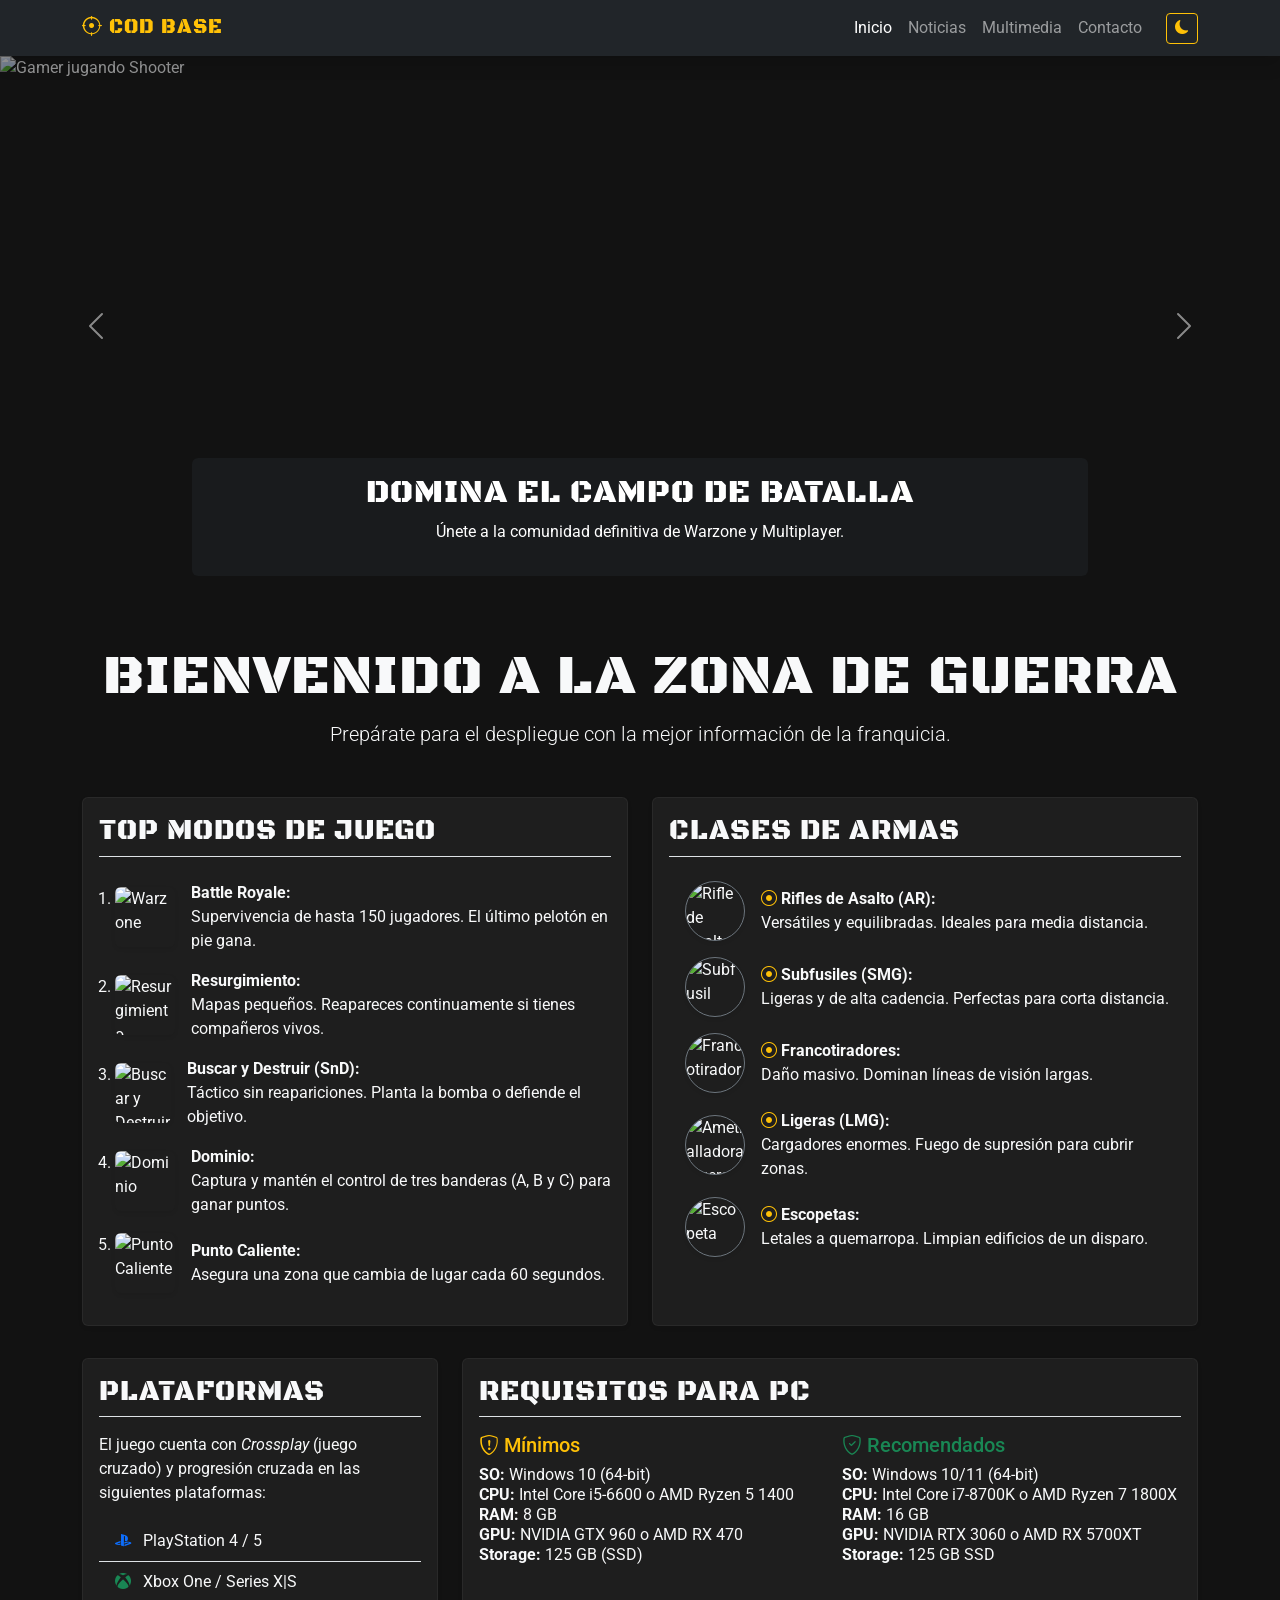
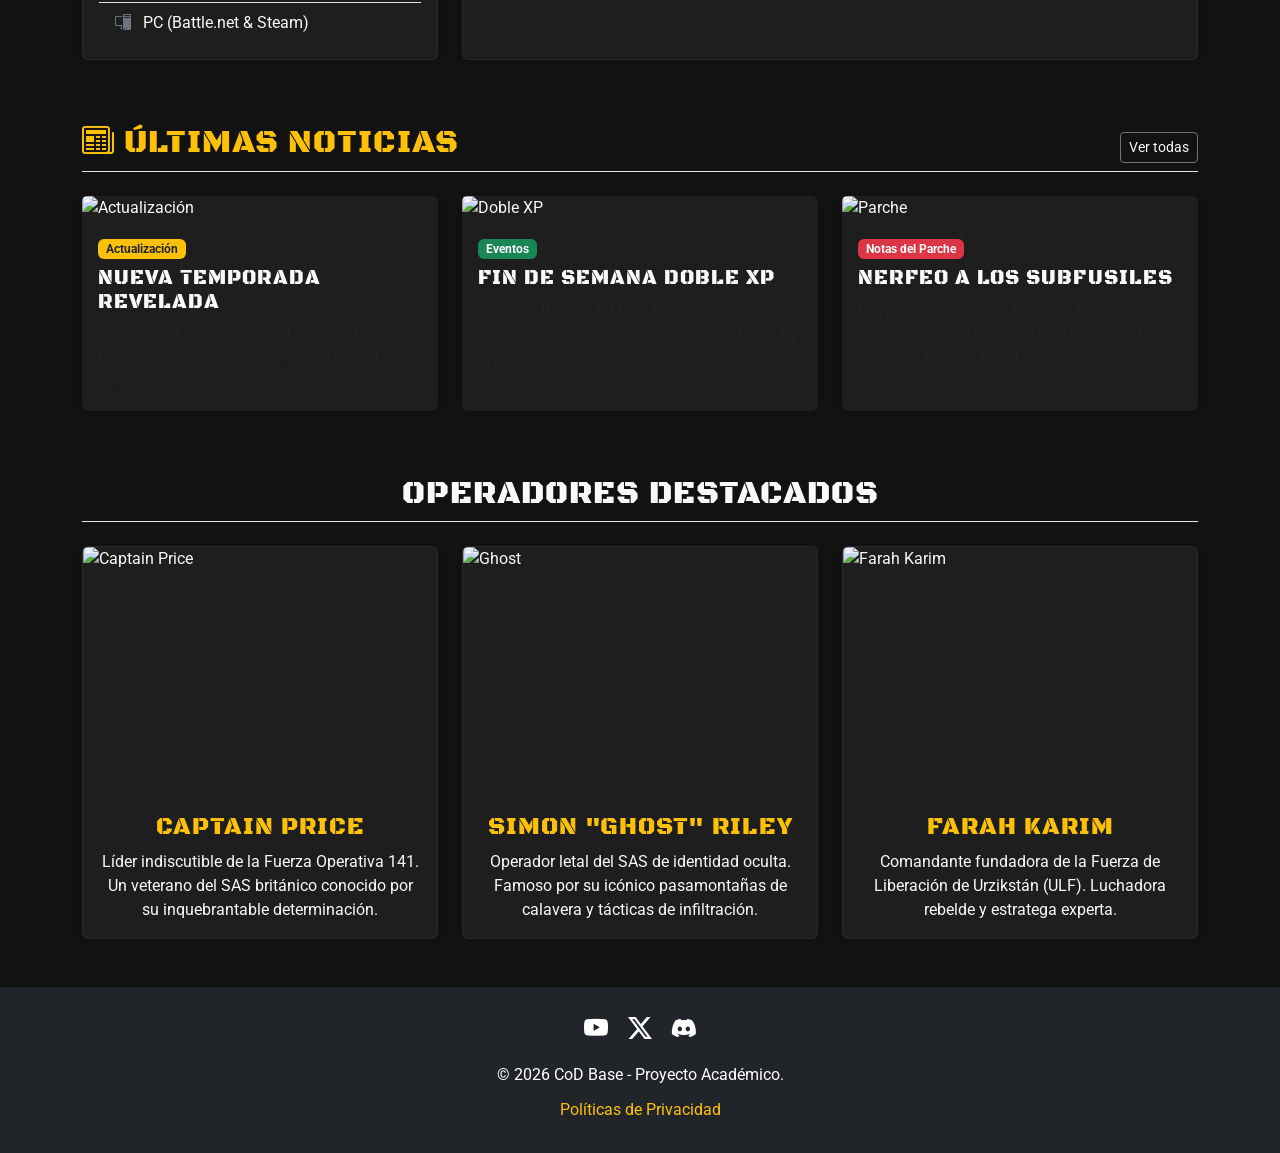
==== index.html @ 01a884c6 "Project COD" ====
<!DOCTYPE html>
<html lang="es">
<head>
    <meta charset="UTF-8">
    <meta name="viewport" content="width=device-width, initial-scale=1.0">
    <meta name="description" content="Sitio web de la comunidad de Call of Duty con guías, noticias y multimedia.">
    <meta name="keywords" content="Call of Duty, Warzone, Modern Warfare, Black Ops, Gaming">
    <meta name="author" content="Tu Nombre">
    
    <title>CoD Base | Inicio</title>
    
    <link rel="icon" href="https://img.icons8.com/color/48/call-of-duty-modern-warfare.png" type="image/png">
    
    <link rel="preconnect" href="https://fonts.googleapis.com">
    <link rel="preconnect" href="https://fonts.gstatic.com" crossorigin>
    <link href="https://fonts.googleapis.com/css2?family=Black+Ops+One&family=Roboto:wght@300;400;700&display=swap" rel="stylesheet">
    
    <link href="https://cdn.jsdelivr.net/npm/bootstrap@5.3.2/dist/css/bootstrap.min.css" rel="stylesheet">
    <link rel="stylesheet" href="https://cdn.jsdelivr.net/npm/bootstrap-icons@1.11.1/font/bootstrap-icons.css">
    
    <link rel="stylesheet" href="style.css">
</head>
<body>

    <nav class="navbar navbar-expand-lg navbar-dark bg-dark sticky-top shadow">
        <div class="container">
            <a class="navbar-brand cod-font text-warning" href="index.html">
                <i class="bi bi-crosshair"></i> CoD BASE
            </a>
            <button class="navbar-toggler" type="button" data-bs-toggle="collapse" data-bs-target="#navbarNav">
                <span class="navbar-toggler-icon"></span>
            </button>
            <div class="collapse navbar-collapse" id="navbarNav">
                <ul class="navbar-nav ms-auto align-items-center">
                    <li class="nav-item"><a class="nav-link active" href="index.html">Inicio</a></li>
                    <li class="nav-item"><a class="nav-link" href="noticias.html">Noticias</a></li>
                    <li class="nav-item"><a class="nav-link" href="enlaces.html">Multimedia</a></li>
                    <li class="nav-item"><a class="nav-link" href="contacto.html">Contacto</a></li>
                    <li class="nav-item ms-3">
                        <button id="theme-toggle" class="btn btn-outline-warning btn-sm">
                            <i class="bi bi-moon-fill" id="theme-icon"></i>
                        </button>
                    </li>
                </ul>
            </div>
        </div>
    </nav>

    <header id="heroCarousel" class="carousel slide" data-bs-ride="carousel">
        <div class="carousel-inner">
            <div class="carousel-item active">
                <img src="https://images.unsplash.com/photo-1542751371-adc38448a05e?ixlib=rb-4.0.3&auto=format&fit=crop&w=1920&q=80" class="d-block w-100 img-carousel" alt="Gamer jugando Shooter">
                <div class="carousel-caption d-none d-md-block bg-dark bg-opacity-50 p-3 rounded">
                    <h2 class="cod-font">Domina el Campo de Batalla</h2>
                    <p>Únete a la comunidad definitiva de Warzone y Multiplayer.</p>
                </div>
            </div>
            <div class="carousel-item">
                <img src="https://images.unsplash.com/photo-1552820728-8b83bb6b773f?ixlib=rb-4.0.3&auto=format&fit=crop&w=1920&q=80" class="d-block w-100 img-carousel" alt="Setup de Gaming">
                <div class="carousel-caption d-none d-md-block bg-dark bg-opacity-50 p-3 rounded">
                    <h2 class="cod-font">Estrategia y Precisión</h2>
                    <p>Descubre las mejores clases y armamentos para cada temporada.</p>
                </div>
            </div>
        </div>
        <button class="carousel-control-prev" type="button" data-bs-target="#heroCarousel" data-bs-slide="prev">
            <span class="carousel-control-prev-icon"></span>
        </button>
        <button class="carousel-control-next" type="button" data-bs-target="#heroCarousel" data-bs-slide="next">
            <span class="carousel-control-next-icon"></span>
        </button>
    </header>

    <main class="container my-5">
        <div class="text-center mb-5">
            <h1 class="cod-font display-4">Bienvenido a la Zona de Guerra</h1>
            <p class="lead">Prepárate para el despliegue con la mejor información de la franquicia.</p>
        </div>

        <div class="row g-4">
            <div class="col-lg-6">
                <div class="card h-100 shadow-sm bg-card hover-effect">
                    <div class="card-body">
                        <h3 class="cod-font border-bottom pb-2">Top Modos de Juego</h3>
                        <ol class="fs-6 mt-4 ms-3 ps-0 lh-base">
                            <li class="mb-3">
                                <div class="d-flex mt-2 align-items-center">
                                    <img src="https://static.wikia.nocookie.net/callofduty/images/6/6c/BattleRoyale_Icon_MWIII_WZ2.png/revision/latest?cb=20240330164502w=150&h=150&fit=crop" class="rounded me-3 shadow-sm" style="width: 60px; height: 60px; object-fit: cover;" alt="Warzone">
                                    <div>
                                        <strong>Battle Royale:</strong><br> 
                                        Supervivencia de hasta 150 jugadores. El último pelotón en pie gana.
                                    </div>
                                </div>
                            </li>
                            <li class="mb-3">
                                <div class="d-flex mt-2 align-items-center">
                                    <img src="https://static.wikia.nocookie.net/callofduty/images/6/67/Resurgence_Icon_BO6_WZ2.png/revision/latest/scale-to-width-down/250?cb=20241219231210w=150&h=150&fit=crop" class="rounded me-3 shadow-sm" style="width: 60px; height: 60px; object-fit: cover;" alt="Resurgimiento">
                                    <div>
                                        <strong>Resurgimiento:</strong><br> 
                                        Mapas pequeños. Reapareces continuamente si tienes compañeros vivos.
                                    </div>
                                </div>
                            </li>
                            <li class="mb-3">
                                <div class="d-flex mt-2 align-items-center">
                                    <img src="https://www.callofduty.com/content/dam/atvi/callofduty/blackops4/beta/icons/beta-searchanddestroy_icon_v2.pngw=150&h=150&fit=crop" class="rounded me-3 shadow-sm" style="width: 60px; height: 60px; object-fit: cover;" alt="Buscar y Destruir">
                                    <div>
                                        <strong>Buscar y Destruir (SnD):</strong><br> 
                                        Táctico sin reapariciones. Planta la bomba o defiende el objetivo.
                                    </div>
                                </div>
                            </li>
                            <li class="mb-3">
                                <div class="d-flex mt-2 align-items-center">
                                    <img src="https://static.wikia.nocookie.net/callofduty/images/7/7b/Domination_Gamemode_Icon_MP_BO4.png/revision/latest/scale-to-width-down/250?cb=20190202151311w=150&h=150&fit=crop" class="rounded me-3 shadow-sm" style="width: 60px; height: 60px; object-fit: cover;" alt="Dominio">
                                    <div>
                                        <strong>Dominio:</strong><br> 
                                        Captura y mantén el control de tres banderas (A, B y C) para ganar puntos.
                                    </div>
                                </div>
                            </li>
                            <li class="mb-2">
                                <div class="d-flex mt-2 align-items-center">
                                    <img src="https://www.callofduty.com/content/dam/atvi/callofduty/cod-touchui/blog/guides/icons/bo6/hardpoint-mode-icon.pngw=150&h=150&fit=crop" class="rounded me-3 shadow-sm" style="width: 60px; height: 60px; object-fit: cover;" alt="Punto Caliente">
                                    <div>
                                        <strong>Punto Caliente:</strong><br> 
                                        Asegura una zona que cambia de lugar cada 60 segundos.
                                    </div>
                                </div>
                            </li>
                        </ol>
                    </div>
                </div>
            </div>
            
            <div class="col-lg-6">
                <div class="card h-100 shadow-sm bg-card hover-effect">
                    <div class="card-body">
                        <h3 class="cod-font border-bottom pb-2">Clases de Armas</h3>
                        <ul class="fs-6 mt-4 ms-3 ps-0 lh-base list-unstyled">
                            <li class="mb-3">
                                <div class="d-flex align-items-center">
                                    <img src="https://encrypted-tbn0.gstatic.com/images?q=tbn:ANd9GcSylYXC1sOQ-n9uAZuZw0d0zzP1o67d28FutIixdopePhbKrSObNOlvfsQ&s=10w=150&h=150&fit=crop" class="rounded-circle me-3 shadow-sm border border-secondary" style="width: 60px; height: 60px; object-fit: cover;" alt="Rifle de Asalto">
                                    <div>
                                        <strong><i class="bi bi-record-circle text-warning"></i> Rifles de Asalto (AR):</strong><br> 
                                        Versátiles y equilibradas. Ideales para media distancia.
                                    </div>
                                </div>
                            </li>
                            <li class="mb-3">
                                <div class="d-flex align-items-center">
                                    <img src="https://encrypted-tbn0.gstatic.com/images?q=tbn:ANd9GcS7m_9RIIZh7Zo_Tl_cctFVfTsdatoXT0FwfKH4gS5XBoumw8NF35Rf688&s=10w=150&h=150&fit=crop" class="rounded-circle me-3 shadow-sm border border-secondary" style="width: 60px; height: 60px; object-fit: cover;" alt="Subfusil">
                                    <div>
                                        <strong><i class="bi bi-record-circle text-warning"></i> Subfusiles (SMG):</strong><br> 
                                        Ligeras y de alta cadencia. Perfectas para corta distancia.
                                    </div>
                                </div>
                            </li>
                            <li class="mb-3">
                                <div class="d-flex align-items-center">
                                    <img src="https://www.gamepur.com/wp-content/uploads/2022/12/Signal-50-Sniper-Rifle-Modern-Warfare-2-Call-of-Duty-Warzone-2.0.jpg?w=1024&s=10w=150&h=150&fit=crop" class="rounded-circle me-3 shadow-sm border border-secondary" style="width: 60px; height: 60px; object-fit: cover;" alt="Francotirador">
                                    <div>
                                        <strong><i class="bi bi-record-circle text-warning"></i> Francotiradores:</strong><br> 
                                        Daño masivo. Dominan líneas de visión largas.
                                    </div>
                                </div>
                            </li>
                            <li class="mb-3">
                                <div class="d-flex align-items-center">
                                    <img src="https://encrypted-tbn0.gstatic.com/images?q=tbn:ANd9GcSpwo-BXkm5OQO4PP-I9LmGqUCcO9i_rtaWyP-q4Rtv1RfwZiIMv8lKmvSu&s=10w=150&h=150&fit=crop" class="rounded-circle me-3 shadow-sm border border-secondary" style="width: 60px; height: 60px; object-fit: cover;" alt="Ametralladora Ligera">
                                    <div>
                                        <strong><i class="bi bi-record-circle text-warning"></i> Ligeras (LMG):</strong><br> 
                                        Cargadores enormes. Fuego de supresión para cubrir zonas.
                                    </div>
                                </div>
                            </li>
                            <li class="mb-2">
                                <div class="d-flex align-items-center">
                                    <img src="https://assetsio.gnwcdn.com/marine-sp.jpg?width=690&quality=85&format=jpg&dpr=3&auto=webpw=150&h=150&fit=crop" class="rounded-circle me-3 shadow-sm border border-secondary" style="width: 60px; height: 60px; object-fit: cover;" alt="Escopeta">
                                    <div>
                                        <strong><i class="bi bi-record-circle text-warning"></i> Escopetas:</strong><br> 
                                        Letales a quemarropa. Limpian edificios de un disparo.
                                    </div>
                                </div>
                            </li>
                        </ul>
                    </div>
                </div>
            </div>
        </div>

        <div class="row g-4 mt-2">
            <div class="col-lg-4">
                <div class="card h-100 shadow-sm bg-card hover-effect">
                    <div class="card-body">
                        <h3 class="cod-font border-bottom pb-2">Plataformas</h3>
                        <p class="mt-3">El juego cuenta con <em>Crossplay</em> (juego cruzado) y progresión cruzada en las siguientes plataformas:</p>
                        <ul class="list-group list-group-flush mt-3">
                            <li class="list-group-item bg-transparent text-light"><i class="bi bi-playstation text-primary me-2"></i> PlayStation 4 / 5</li>
                            <li class="list-group-item bg-transparent text-light"><i class="bi bi-xbox text-success me-2"></i> Xbox One / Series X|S</li>
                            <li class="list-group-item bg-transparent text-light"><i class="bi bi-pc-display text-secondary me-2"></i> PC (Battle.net & Steam)</li>
                        </ul>
                    </div>
                </div>
            </div>

            <div class="col-lg-8">
                <div class="card h-100 shadow-sm bg-card hover-effect">
                    <div class="card-body">
                        <h3 class="cod-font border-bottom pb-2">Requisitos para PC</h3>
                        <div class="row mt-3">
                            <div class="col-md-6 mb-3 mb-md-0">
                                <h5 class="text-warning"><i class="bi bi-shield-exclamation"></i> Mínimos</h5>
                                <ul class="fs-6 lh-sm list-unstyled">
                                    <li><strong>SO:</strong> Windows 10 (64-bit)</li>
                                    <li><strong>CPU:</strong> Intel Core i5-6600 o AMD Ryzen 5 1400</li>
                                    <li><strong>RAM:</strong> 8 GB</li>
                                    <li><strong>GPU:</strong> NVIDIA GTX 960 o AMD RX 470</li>
                                    <li><strong>Storage:</strong> 125 GB (SSD)</li>
                                </ul>
                            </div>
                            <div class="col-md-6">
                                <h5 class="text-success"><i class="bi bi-shield-check"></i> Recomendados</h5>
                                <ul class="fs-6 lh-sm list-unstyled">
                                    <li><strong>SO:</strong> Windows 10/11 (64-bit)</li>
                                    <li><strong>CPU:</strong> Intel Core i7-8700K o AMD Ryzen 7 1800X</li>
                                    <li><strong>RAM:</strong> 16 GB</li>
                                    <li><strong>GPU:</strong> NVIDIA RTX 3060 o AMD RX 5700XT</li>
                                    <li><strong>Storage:</strong> 125 GB SSD</li>
                                </ul>
                            </div>
                        </div>
                    </div>
                </div>
            </div>
        </div>

        <div class="mt-5 pt-3">
            <div class="d-flex justify-content-between align-items-end border-bottom pb-2 mb-4">
                <h2 class="cod-font text-warning mb-0"><i class="bi bi-newspaper"></i> Últimas Noticias</h2>
                <a href="noticias.html" class="text-decoration-none text-light btn btn-sm btn-outline-secondary">Ver todas</a>
            </div>
            
            <div class="row g-4">
                <div class="col-md-4">
                    <div class="card h-100 bg-card shadow-sm hover-effect border-0">
                        <img src="https://encrypted-tbn0.gstatic.com/images?q=tbn:ANd9GcQs6uHU2shILtkOSxwMO-ZfiKF4mrzjjz6sdy71YONfcRn2uAmoOYcJHyE&s=10w=500&h=300&fit=crop" class="card-img-top" alt="Actualización">
                        <div class="card-body">
                            <span class="badge bg-warning text-dark mb-2">Actualización</span>
                            <h5 class="card-title cod-font">Nueva Temporada Revelada</h5>
                            <p class="card-text fs-6 text-muted">Descubre el nuevo mapa, el pase de batalla y las dos nuevas armas que cambiarán el meta de Warzone por completo.</p>
                        </div>
                    </div>
                </div>
                <div class="col-md-4">
                    <div class="card h-100 bg-card shadow-sm hover-effect border-0">
                        <img src="https://prod.assets.earlygamecdn.com/images/CoD-Double-XP.png?transform=Banner+Webpw=500&h=300&fit=crop" class="card-img-top" alt="Doble XP">
                        <div class="card-body">
                            <span class="badge bg-success mb-2">Eventos</span>
                            <h5 class="card-title cod-font">Fin de Semana Doble XP</h5>
                            <p class="card-text fs-6 text-muted">¡Prepara tus fichas! Este fin de semana habrá doble experiencia en armas, pase de batalla y nivel de jugador.</p>
                        </div>
                    </div>
                </div>
                <div class="col-md-4">
                    <div class="card h-100 bg-card shadow-sm hover-effect border-0">
                        <img src="https://encrypted-tbn0.gstatic.com/images?q=tbn:ANd9GcTRU8vtwyCWqR8t2vblFOFWeRjehBgQnt_myCUcYGsG6aK0OznrjqDUh0Dq&s=10w=500&h=300&fit=crop" class="card-img-top" alt="Parche">
                        <div class="card-body">
                            <span class="badge bg-danger mb-2">Notas del Parche</span>
                            <h5 class="card-title cod-font">Nerfeo a los Subfusiles</h5>
                            <p class="card-text fs-6 text-muted">Raven Software acaba de lanzar un hotfix que reduce el daño a corta distancia de las armas más usadas del momento.</p>
                        </div>
                    </div>
                </div>
            </div>
        </div>

        <div class="mt-5 pt-3">
            <h2 class="cod-font text-center mb-4 border-bottom pb-2">Operadores Destacados</h2>
            <div class="row g-4">
                <div class="col-md-4">
                    <div class="card shadow-sm h-100 bg-card hover-effect">
                        <img src="https://encrypted-tbn0.gstatic.com/images?q=tbn:ANd9GcTlB87TWLruOqp7vtmp_tfgDyv0rXj4O5OVObJAPSeEMzThLkHw0_vEovU&s=10fit=crop" class="card-img-top" style="height: 250px; object-fit: cover;" alt="Captain Price">
                        <div class="card-body text-center">
                            <h4 class="cod-font text-warning">Captain Price</h4>
                            <p class="card-text fs-6">Líder indiscutible de la Fuerza Operativa 141. Un veterano del SAS británico conocido por su inquebrantable determinación.</p>
                        </div>
                    </div>
                </div>
                <div class="col-md-4">
                    <div class="card shadow-sm h-100 bg-card hover-effect">
                        <img src="https://encrypted-tbn0.gstatic.com/images?q=tbn:ANd9GcSIIe_zT3-4ERcyCR4CJ1zfXPlLafZDcsKx170j0YkjBQ&s=10w=400&h=300&fit=crop" class="card-img-top" style="height: 250px; object-fit: cover;" alt="Ghost">
                        <div class="card-body text-center">
                            <h4 class="cod-font text-warning">Simon "Ghost" Riley</h4>
                            <p class="card-text fs-6">Operador letal del SAS de identidad oculta. Famoso por su icónico pasamontañas de calavera y tácticas de infiltración.</p>
                        </div>
                    </div>
                </div>
                <div class="col-md-4">
                    <div class="card shadow-sm h-100 bg-card hover-effect">
                        <img src="https://i.pinimg.com/736x/3c/0a/0c/3c0a0c57c2dc721803aa1b0fa646a9e3.jpgw=400&h=300&fit=crop" class="card-img-top" style="height: 250px; object-fit: cover;" alt="Farah Karim">
                        <div class="card-body text-center">
                            <h4 class="cod-font text-warning">Farah Karim</h4>
                            <p class="card-text fs-6">Comandante fundadora de la Fuerza de Liberación de Urzikstán (ULF). Luchadora rebelde y estratega experta.</p>
                        </div>
                    </div>
                </div>
            </div>
        </div>

    </main>

    <footer class="bg-dark text-white text-center py-4 mt-5">
        <div class="container">
            <div class="mb-3">
                <a href="#" class="text-white mx-2 fs-4 hover-social"><i class="bi bi-youtube"></i></a>
                <a href="#" class="text-white mx-2 fs-4 hover-social"><i class="bi bi-twitter-x"></i></a>
                <a href="#" class="text-white mx-2 fs-4 hover-social"><i class="bi bi-discord"></i></a>
            </div>
            <p class="mb-1">&copy; 2026 CoD Base - Proyecto Académico.</p>
            <button type="button" class="btn btn-link text-warning text-decoration-none" data-bs-toggle="modal" data-bs-target="#modalPrivacidad">
                Políticas de Privacidad
            </button>
        </div>
    </footer>

    <div class="modal fade" id="modalPrivacidad" tabindex="-1" aria-hidden="true">
        <div class="modal-dialog">
            <div class="modal-content text-dark">
                <div class="modal-header bg-warning text-dark">
                    <h5 class="modal-title cod-font">Políticas de Privacidad</h5>
                    <button type="button" class="btn-close" data-bs-dismiss="modal"></button>
                </div>
                <div class="modal-body">
                    <p>En <strong>CoD Base</strong> valoramos tu privacidad. Este sitio es un proyecto educativo. No recopilamos datos personales ni vendemos información a terceros.</p>
                </div>
                <div class="modal-footer">
                    <button type="button" class="btn btn-dark" data-bs-dismiss="modal">Entendido</button>
                </div>
            </div>
        </div>
    </div>

    <script src="https://cdn.jsdelivr.net/npm/bootstrap@5.3.2/dist/js/bootstrap.bundle.min.js"></script>
    <script src="main.js"></script>
</body>
</html>
---- style.css ----
:root {
    --primary-color: #ffc107; 
    --dark-bg: #121212;
    --card-bg: #1e1e1e;
    --text-light: #f8f9fa;
    --text-muted: #adb5bd;
    --transition-speed: 0.3s;
}

body {
    font-family: 'Roboto', sans-serif;
    background-color: var(--dark-bg);
    color: var(--text-light);
}

.cod-font {
    font-family: 'Black Ops One', system-ui;
    letter-spacing: 1px;
    text-transform: uppercase;
}

/* Carrusel */
.img-carousel {
    height: 60vh;
    object-fit: cover;
    filter: brightness(0.6);
}

.bg-card {
    background-color: var(--card-bg);
    color: var(--text-light);
    border: 1px solid rgba(255, 255, 255, 0.05);
}

.hover-effect {
    transition: transform var(--transition-speed) ease, box-shadow var(--transition-speed) ease;
}

.hover-effect:hover {
    transform: translateY(-10px);
    box-shadow: 0 10px 20px rgba(255, 193, 7, 0.2) !important;
    border-color: var(--primary-color);
}

.hover-social {
    transition: color var(--transition-speed) ease, transform 0.2s ease;
    display: inline-block;
}

.hover-social:hover {
    color: var(--primary-color) !important;
    transform: scale(1.2);
}

@keyframes fadeInUp {
    from {
        opacity: 0;
        transform: translateY(40px);
    }
    to {
        opacity: 1;
        transform: translateY(0);
    }
}

.card {
    opacity: 0; 
    animation: fadeInUp 0.8s cubic-bezier(0.25, 0.8, 0.25, 1) forwards;
}

.row > div:nth-child(1) .card {
    animation-delay: 0.1s;
}
.row > div:nth-child(2) .card {
    animation-delay: 0.3s;
}
.row > div:nth-child(3) .card {
    animation-delay: 0.5s;
}

body.light-mode {
    background-color: #f8f9fa;
    color: #212529;
}

body.light-mode .bg-card {
    background-color: #ffffff;
    color: #212529;
    border-color: #dee2e6;
}

body.light-mode .navbar,
body.light-mode footer {
    background-color: #343a40 !important;
}

body.light-mode .modal-content {
    background-color: #ffffff;
}
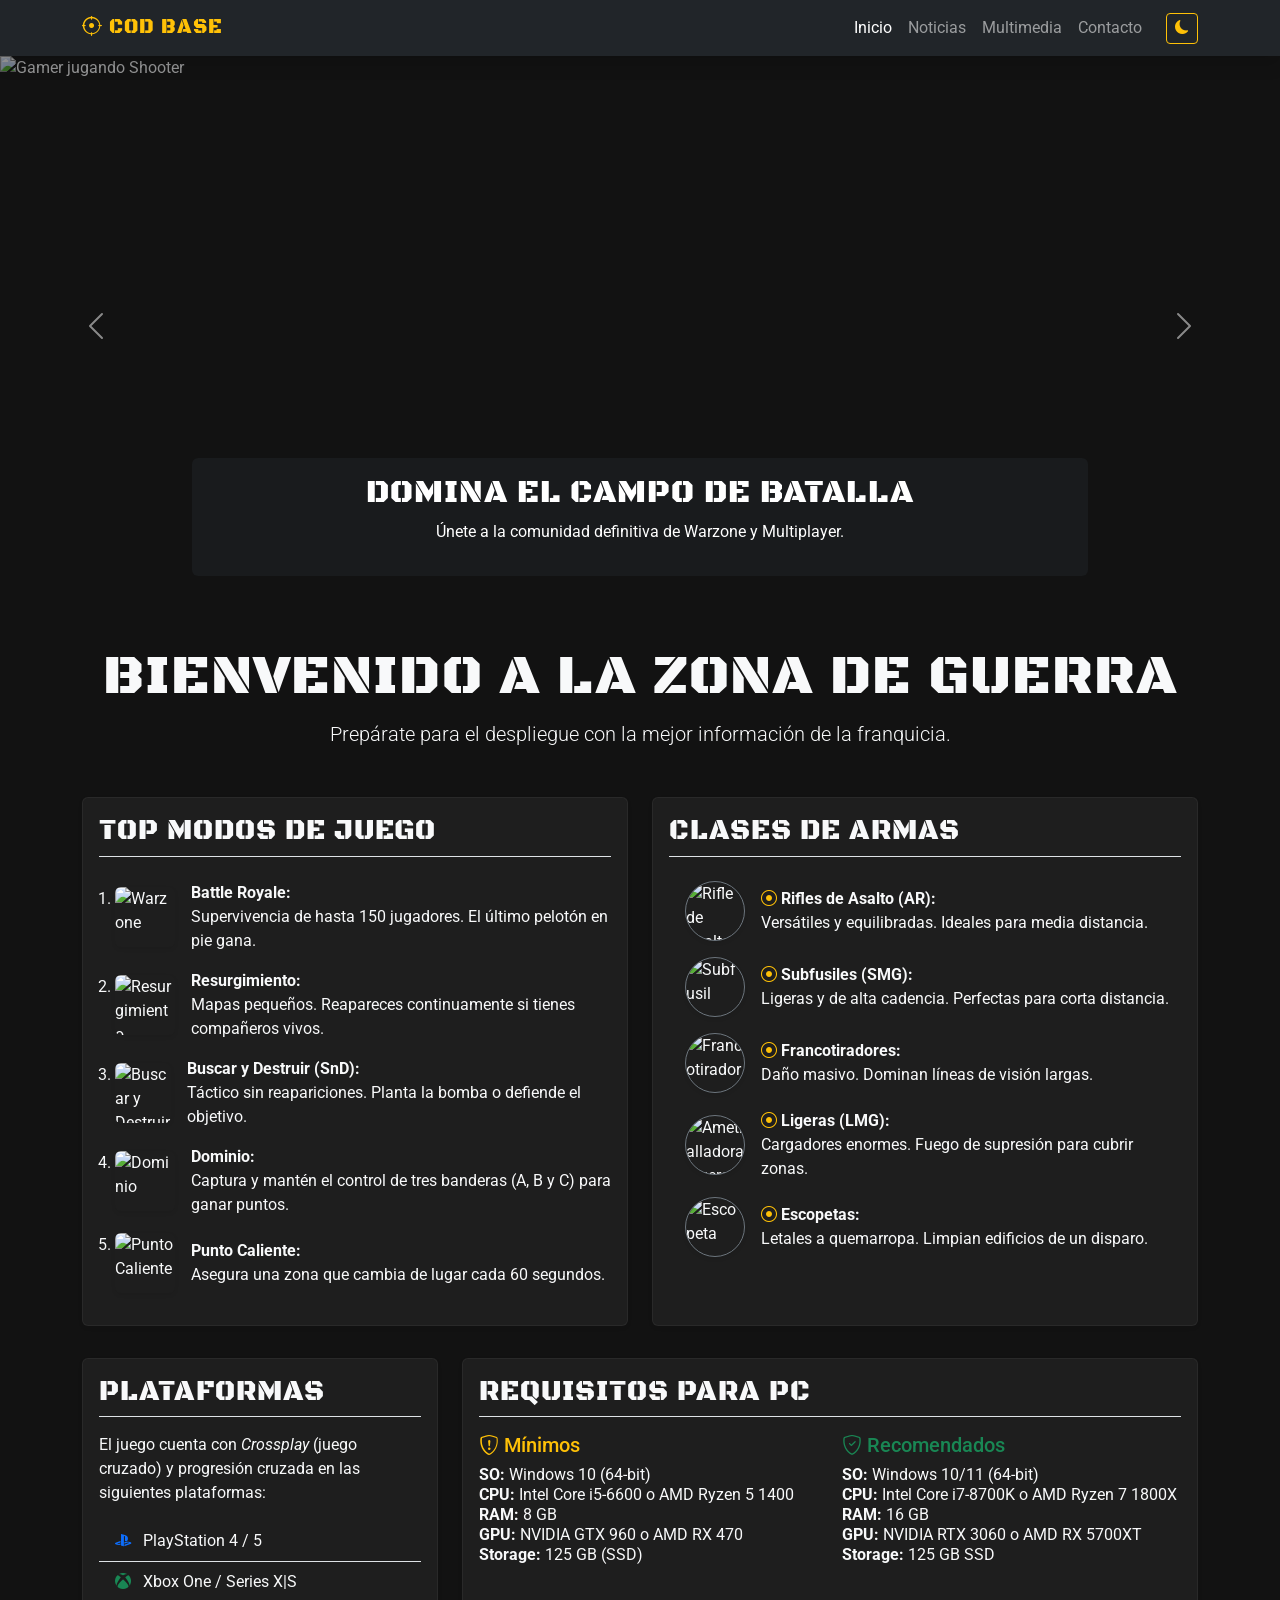
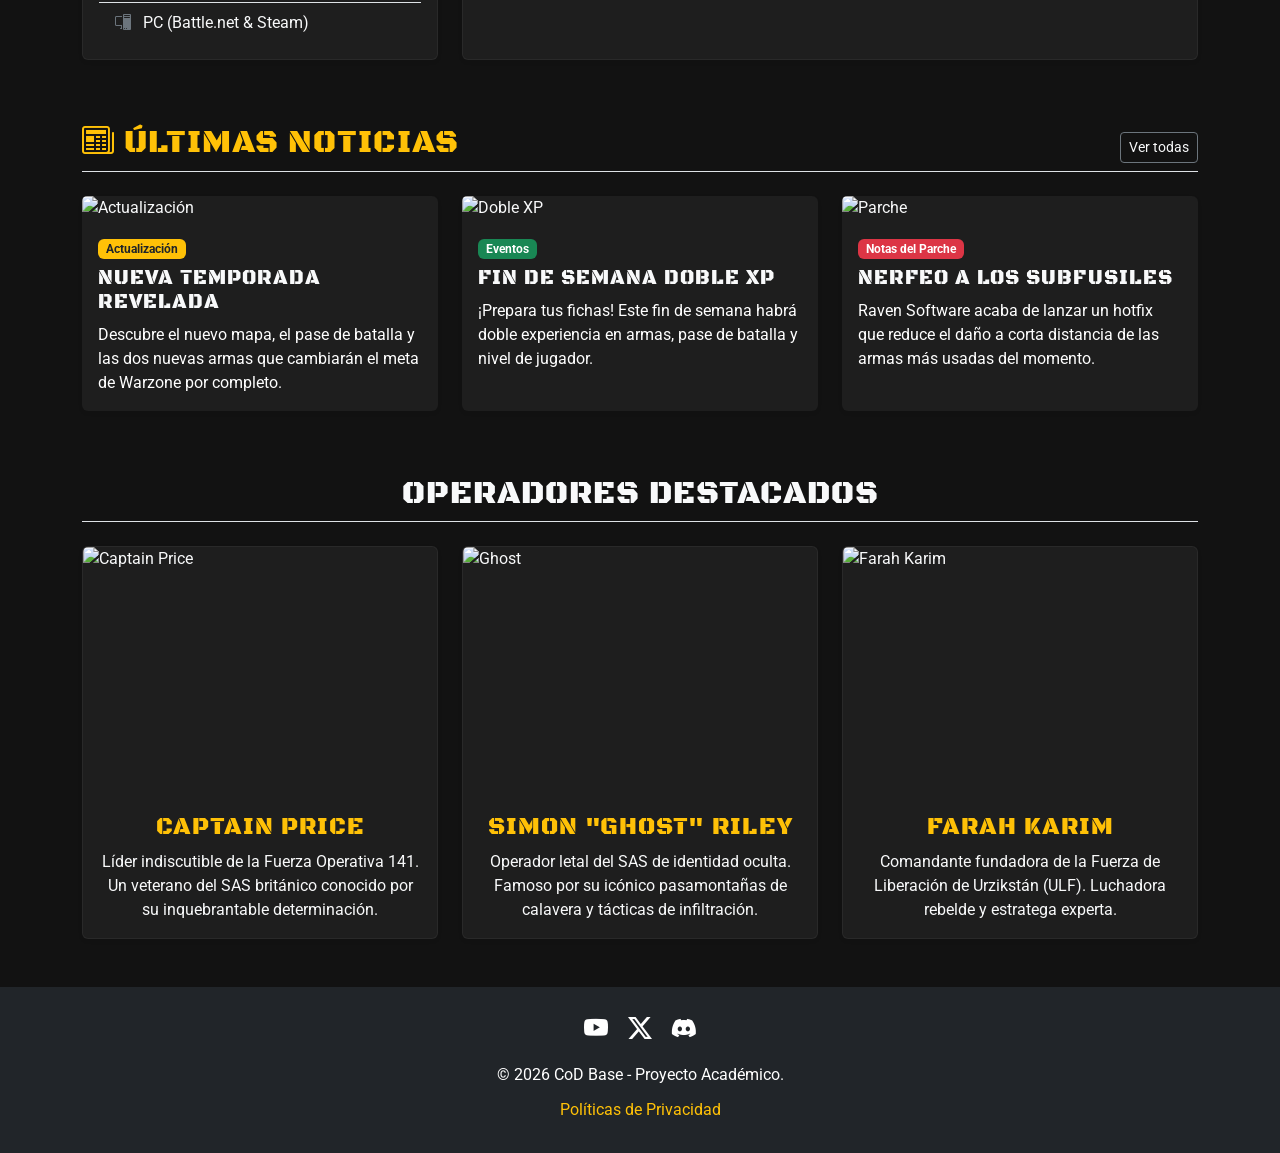
==== commit db95f27f: "Project COD" ====
--- a/index.html
+++ b/index.html
@@ -103,7 +103,7 @@
                             </li>
                             <li class="mb-3">
                                 <div class="d-flex mt-2 align-items-center">
-                                    <img src="https://www.callofduty.com/content/dam/atvi/callofduty/blackops4/beta/icons/beta-searchanddestroy_icon_v2.pngw=150&h=150&fit=crop" class="rounded me-3 shadow-sm" style="width: 60px; height: 60px; object-fit: cover;" alt="Buscar y Destruir">
+                                    <img src="https://static.wikia.nocookie.net/callofduty/images/c/ca/SnD_Gamemode_Icon_MP_MW4.png/revision/latest/scale-to-width-down/512?cb=20261002154840w=150&h=150&fit=crop" class="rounded me-3 shadow-sm" style="width: 60px; height: 60px; object-fit: cover;" alt="Buscar y Destruir">
                                     <div>
                                         <strong>Buscar y Destruir (SnD):</strong><br> 
                                         Táctico sin reapariciones. Planta la bomba o defiende el objetivo.
@@ -121,7 +121,7 @@
                             </li>
                             <li class="mb-2">
                                 <div class="d-flex mt-2 align-items-center">
-                                    <img src="https://www.callofduty.com/content/dam/atvi/callofduty/cod-touchui/blog/guides/icons/bo6/hardpoint-mode-icon.pngw=150&h=150&fit=crop" class="rounded me-3 shadow-sm" style="width: 60px; height: 60px; object-fit: cover;" alt="Punto Caliente">
+                                    <img src="https://static.wikia.nocookie.net/callofduty/images/3/3b/Hardpoint_Gamemode_Icon_MP_MW4.png/revision/latest/scale-to-width-down/340?cb=20261002154819w=150&h=150&fit=crop" class="rounded me-3 shadow-sm" style="width: 60px; height: 60px; object-fit: cover;" alt="Punto Caliente">
                                     <div>
                                         <strong>Punto Caliente:</strong><br> 
                                         Asegura una zona que cambia de lugar cada 60 segundos.
@@ -248,7 +248,7 @@
                         <div class="card-body">
                             <span class="badge bg-warning text-dark mb-2">Actualización</span>
                             <h5 class="card-title cod-font">Nueva Temporada Revelada</h5>
-                            <p class="card-text fs-6 text-muted">Descubre el nuevo mapa, el pase de batalla y las dos nuevas armas que cambiarán el meta de Warzone por completo.</p>
+                            <p class="card-text fs-6 text-white">Descubre el nuevo mapa, el pase de batalla y las dos nuevas armas que cambiarán el meta de Warzone por completo.</p>
                         </div>
                     </div>
                 </div>
@@ -258,7 +258,7 @@
                         <div class="card-body">
                             <span class="badge bg-success mb-2">Eventos</span>
                             <h5 class="card-title cod-font">Fin de Semana Doble XP</h5>
-                            <p class="card-text fs-6 text-muted">¡Prepara tus fichas! Este fin de semana habrá doble experiencia en armas, pase de batalla y nivel de jugador.</p>
+                            <p class="card-text fs-6 text-white">¡Prepara tus fichas! Este fin de semana habrá doble experiencia en armas, pase de batalla y nivel de jugador.</p>
                         </div>
                     </div>
                 </div>
@@ -268,7 +268,7 @@
                         <div class="card-body">
                             <span class="badge bg-danger mb-2">Notas del Parche</span>
                             <h5 class="card-title cod-font">Nerfeo a los Subfusiles</h5>
-                            <p class="card-text fs-6 text-muted">Raven Software acaba de lanzar un hotfix que reduce el daño a corta distancia de las armas más usadas del momento.</p>
+                            <p class="card-text fs-6 text-white">Raven Software acaba de lanzar un hotfix que reduce el daño a corta distancia de las armas más usadas del momento.</p>
                         </div>
                     </div>
                 </div>
@@ -298,7 +298,7 @@
                 </div>
                 <div class="col-md-4">
                     <div class="card shadow-sm h-100 bg-card hover-effect">
-                        <img src="https://i.pinimg.com/736x/3c/0a/0c/3c0a0c57c2dc721803aa1b0fa646a9e3.jpgw=400&h=300&fit=crop" class="card-img-top" style="height: 250px; object-fit: cover;" alt="Farah Karim">
+                        <img src="https://cdn.mos.cms.futurecdn.net/v2/t:0,l:109,cw:653,ch:653,q:80,w:653/MA5UVq5aTcudxaNpoGyszY.jpgw=400&h=300&fit=crop" class="card-img-top" style="height: 250px; object-fit: cover;" alt="Farah Karim">
                         <div class="card-body text-center">
                             <h4 class="cod-font text-warning">Farah Karim</h4>
                             <p class="card-text fs-6">Comandante fundadora de la Fuerza de Liberación de Urzikstán (ULF). Luchadora rebelde y estratega experta.</p>
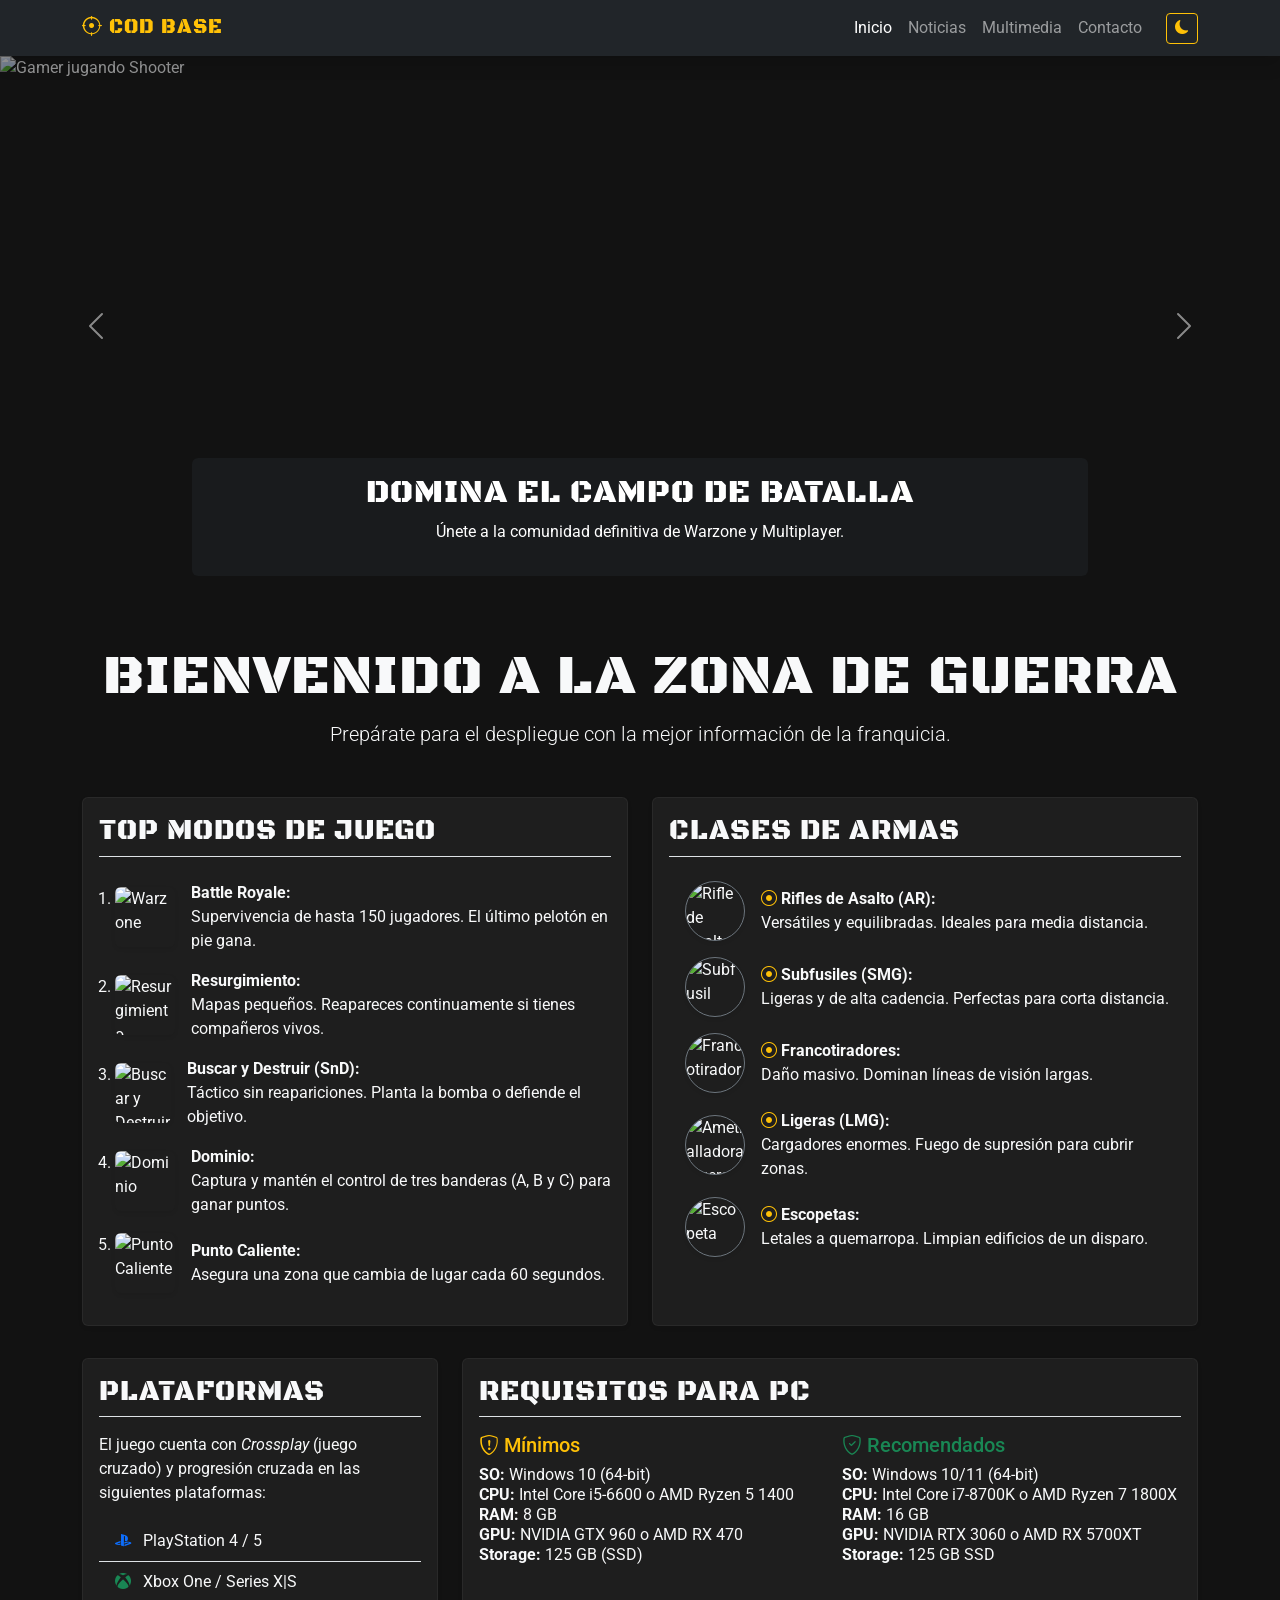
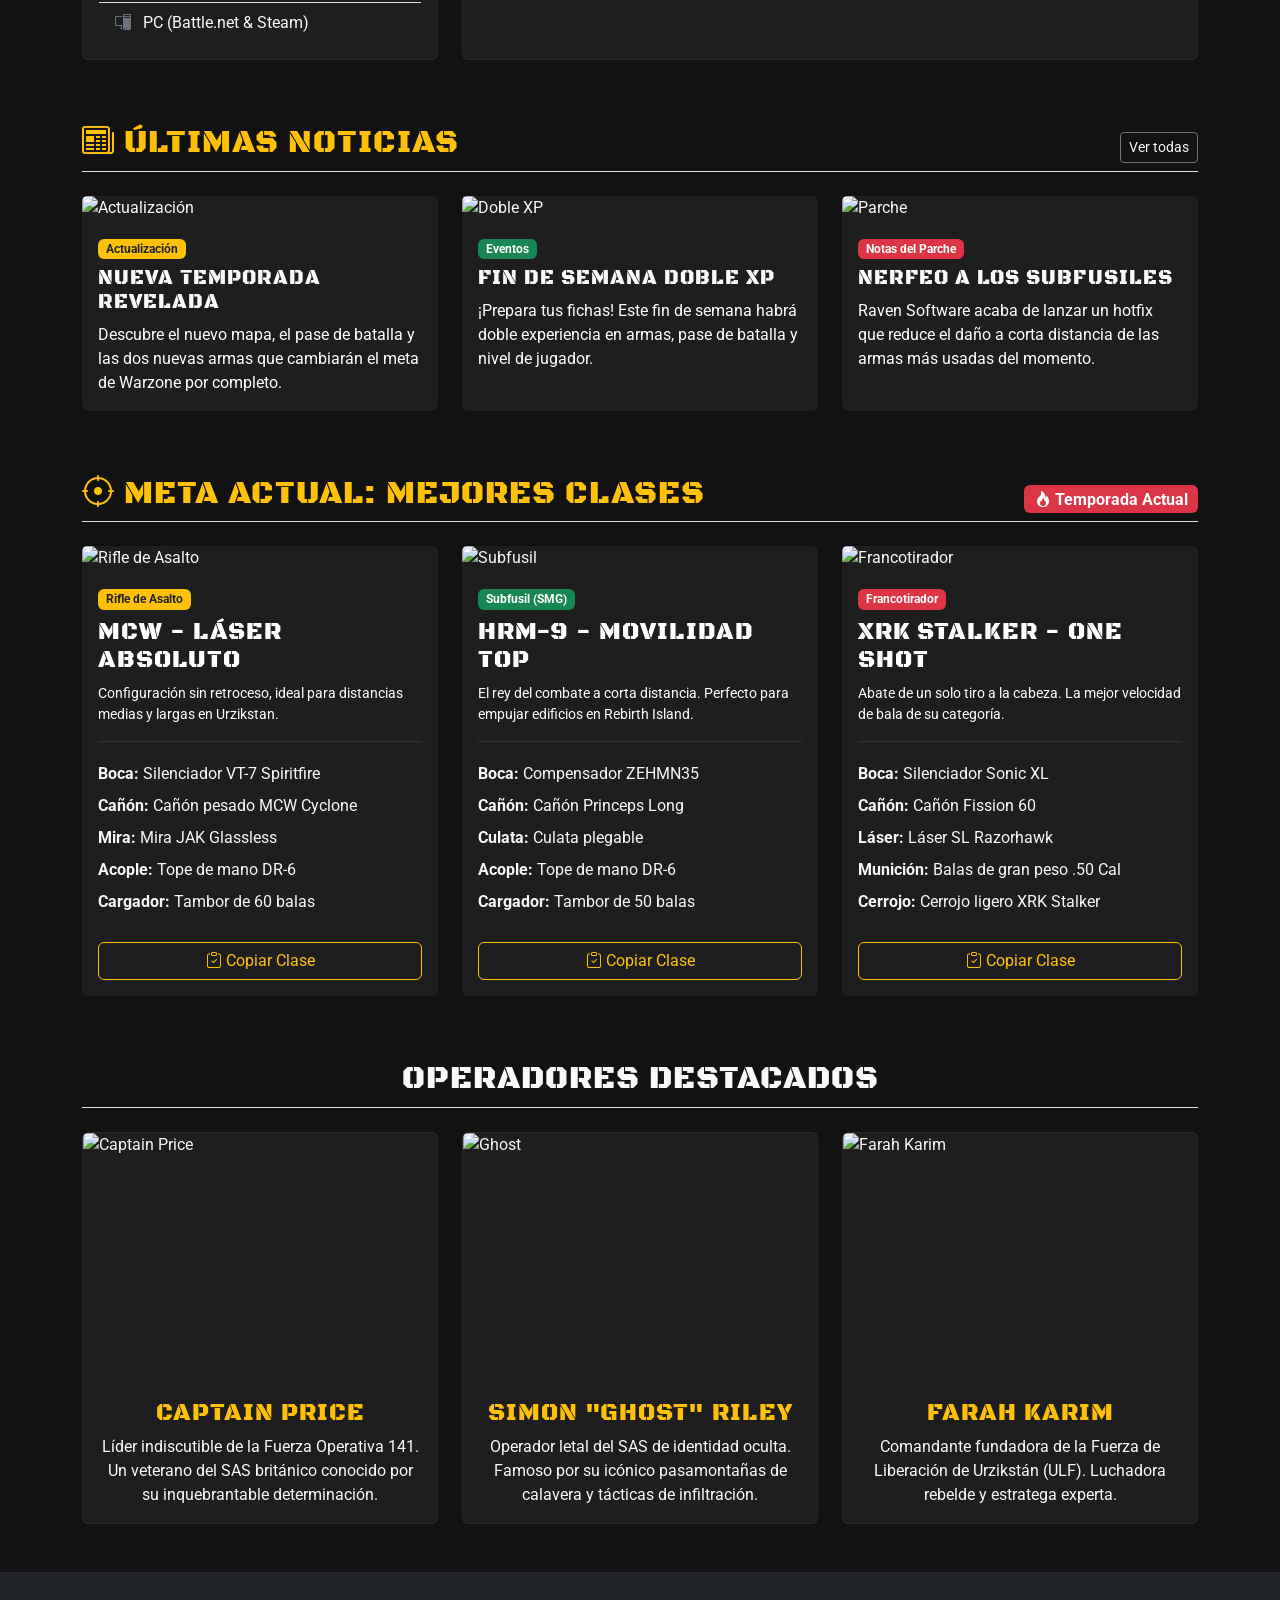
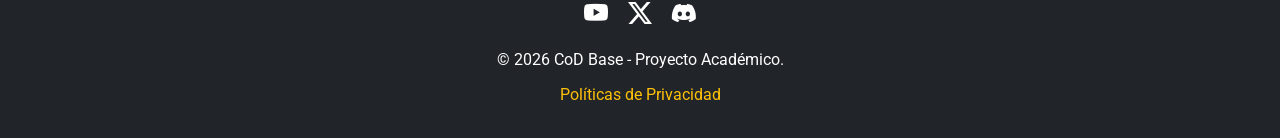
==== commit f800bc28: "Update index.html" ====
--- a/index.html
+++ b/index.html
@@ -49,14 +49,14 @@
     <header id="heroCarousel" class="carousel slide" data-bs-ride="carousel">
         <div class="carousel-inner">
             <div class="carousel-item active">
-                <img src="https://images.unsplash.com/photo-1542751371-adc38448a05e?ixlib=rb-4.0.3&auto=format&fit=crop&w=1920&q=80" class="d-block w-100 img-carousel" alt="Gamer jugando Shooter">
+                <img src="https://blog.playstation.com/tachyon/2025/10/49880748c4a9988a0db6464a8658f5f3a5827fd6.jpg?resize=1088%2C612&crop_strategy=smart&auto=format&fit=crop&w=1920&q=80" class="d-block w-100 img-carousel" alt="Gamer jugando Shooter">
                 <div class="carousel-caption d-none d-md-block bg-dark bg-opacity-50 p-3 rounded">
                     <h2 class="cod-font">Domina el Campo de Batalla</h2>
                     <p>Únete a la comunidad definitiva de Warzone y Multiplayer.</p>
                 </div>
             </div>
             <div class="carousel-item">
-                <img src="https://images.unsplash.com/photo-1552820728-8b83bb6b773f?ixlib=rb-4.0.3&auto=format&fit=crop&w=1920&q=80" class="d-block w-100 img-carousel" alt="Setup de Gaming">
+                <img src="https://encrypted-tbn0.gstatic.com/images?q=tbn:ANd9GcT_5d2VwYfseFZyLWkZ9lzhwIngyFmxe_uVX2IBQXvVHOCOsIrN0u_CCvM&s=10&auto=format&fit=crop&w=1920&q=80" class="d-block w-100 img-carousel" alt="Setup de Gaming">
                 <div class="carousel-caption d-none d-md-block bg-dark bg-opacity-50 p-3 rounded">
                     <h2 class="cod-font">Estrategia y Precisión</h2>
                     <p>Descubre las mejores clases y armamentos para cada temporada.</p>
@@ -85,7 +85,7 @@
                         <ol class="fs-6 mt-4 ms-3 ps-0 lh-base">
                             <li class="mb-3">
                                 <div class="d-flex mt-2 align-items-center">
-                                    <img src="https://static.wikia.nocookie.net/callofduty/images/6/6c/BattleRoyale_Icon_MWIII_WZ2.png/revision/latest?cb=20240330164502w=150&h=150&fit=crop" class="rounded me-3 shadow-sm" style="width: 60px; height: 60px; object-fit: cover;" alt="Warzone">
+                                    <img src="https://static.wikia.nocookie.net/callofduty/images/3/35/Casual_Icon_BO7_WZ2.png/revision/latest?cb=20251209225932&10w=150&h=150&fit=crop" class="rounded me-3 shadow-sm" style="width: 60px; height: 60px; object-fit: cover;" alt="Warzone">
                                     <div>
                                         <strong>Battle Royale:</strong><br> 
                                         Supervivencia de hasta 150 jugadores. El último pelotón en pie gana.
@@ -275,12 +275,86 @@
             </div>
         </div>
 
+<div class="mt-5 pt-3">
+    <div class="d-flex justify-content-between align-items-end border-bottom pb-2 mb-4">
+        <h2 class="cod-font text-warning mb-0"><i class="bi bi-crosshair"></i> Meta Actual: Mejores Clases</h2>
+        <span class="badge bg-danger fs-6"><i class="bi bi-fire"></i> Temporada Actual</span>
+    </div>
+    
+    <div class="row g-4">
+        <div class="col-md-4">
+            <div class="card h-100 bg-card shadow-sm hover-effect border-0">
+                <img src="https://assetsio.gnwcdn.com/mw3-mcw-header.jpg?width=1600&height=900&fit=crop&quality=100&format=png&enable=upscale&auto=webpw=500&h=300&fit=crop" class="card-img-top" alt="Rifle de Asalto">
+                <div class="card-body">
+                    <span class="badge bg-warning text-dark mb-2">Rifle de Asalto</span>
+                    <h4 class="card-title cod-font text-white">MCW - Láser Absoluto</h4>
+                    <p class="text-white small">Configuración sin retroceso, ideal para distancias medias y largas en Urzikstan.</p>
+                    <hr class="border-secondary">
+                    <ul class="list-unstyled fs-6 lh-lg mb-0">
+                        <li><strong class="text-light">Boca:</strong> Silenciador VT-7 Spiritfire</li>
+                        <li><strong class="text-light">Cañón:</strong> Cañón pesado MCW Cyclone</li>
+                        <li><strong class="text-light">Mira:</strong> Mira JAK Glassless</li>
+                        <li><strong class="text-light">Acople:</strong> Tope de mano DR-6</li>
+                        <li><strong class="text-light">Cargador:</strong> Tambor de 60 balas</li>
+                    </ul>
+                </div>
+                <div class="card-footer bg-transparent border-0 pb-3 text-center">
+                    <button class="btn btn-outline-warning w-100 hover-btn" onclick="alert('¡Armamento de MCW copiado! Listo para desplegar.')"><i class="bi bi-clipboard-check"></i> Copiar Clase</button>
+                </div>
+            </div>
+        </div>
+
+        <div class="col-md-4">
+            <div class="card h-100 bg-card shadow-sm hover-effect border-0">
+                <img src="https://static.wikia.nocookie.net/callofduty/images/9/93/HRM-9_Gunsmith_MWIII.png/revision/latest?cb=20240117170332w=500&h=300&fit=crop" class="card-img-top" alt="Subfusil">
+                <div class="card-body">
+                    <span class="badge bg-success mb-2">Subfusil (SMG)</span>
+                    <h4 class="card-title cod-font text-white">HRM-9 - Movilidad Top</h4>
+                    <p class="text-white small">El rey del combate a corta distancia. Perfecto para empujar edificios en Rebirth Island.</p>
+                    <hr class="border-secondary">
+                    <ul class="list-unstyled fs-6 lh-lg mb-0">
+                        <li><strong class="text-light">Boca:</strong> Compensador ZEHMN35</li>
+                        <li><strong class="text-light">Cañón:</strong> Cañón Princeps Long</li>
+                        <li><strong class="text-light">Culata:</strong> Culata plegable</li>
+                        <li><strong class="text-light">Acople:</strong> Tope de mano DR-6</li>
+                        <li><strong class="text-light">Cargador:</strong> Tambor de 50 balas</li>
+                    </ul>
+                </div>
+                <div class="card-footer bg-transparent border-0 pb-3 text-center">
+                    <button class="btn btn-outline-warning w-100 hover-btn" onclick="alert('¡Armamento de HRM-9 copiado! Listo para el combate cerrado.')"><i class="bi bi-clipboard-check"></i> Copiar Clase</button>
+                </div>
+            </div>
+        </div>
+
+        <div class="col-md-4">
+            <div class="card h-100 bg-card shadow-sm hover-effect border-0">
+                <img src="https://static.wikia.nocookie.net/callofduty/images/3/39/XRK_Stalker_Gunsmith_MWIII.png/revision/latest?cb=20240212162234w=500&h=300&fit=crop" class="card-img-top" alt="Francotirador">
+                <div class="card-body">
+                    <span class="badge bg-danger mb-2">Francotirador</span>
+                    <h4 class="card-title cod-font text-white">XRK Stalker - One Shot</h4>
+                    <p class="text-white small">Abate de un solo tiro a la cabeza. La mejor velocidad de bala de su categoría.</p>
+                    <hr class="border-secondary">
+                    <ul class="list-unstyled fs-6 lh-lg mb-0">
+                        <li><strong class="text-light">Boca:</strong> Silenciador Sonic XL</li>
+                        <li><strong class="text-light">Cañón:</strong> Cañón Fission 60</li>
+                        <li><strong class="text-light">Láser:</strong> Láser SL Razorhawk</li>
+                        <li><strong class="text-light">Munición:</strong> Balas de gran peso .50 Cal</li>
+                        <li><strong class="text-light">Cerrojo:</strong> Cerrojo ligero XRK Stalker</li>
+                    </ul>
+                </div>
+                <div class="card-footer bg-transparent border-0 pb-3 text-center">
+                    <button class="btn btn-outline-warning w-100 hover-btn" onclick="alert('¡Armamento XRK Stalker copiado! Vigila tus líneas de visión.')"><i class="bi bi-clipboard-check"></i> Copiar Clase</button>
+                </div>
+            </div>
+        </div>
+    </div>
+</div>
         <div class="mt-5 pt-3">
             <h2 class="cod-font text-center mb-4 border-bottom pb-2">Operadores Destacados</h2>
             <div class="row g-4">
                 <div class="col-md-4">
                     <div class="card shadow-sm h-100 bg-card hover-effect">
-                        <img src="https://encrypted-tbn0.gstatic.com/images?q=tbn:ANd9GcTlB87TWLruOqp7vtmp_tfgDyv0rXj4O5OVObJAPSeEMzThLkHw0_vEovU&s=10fit=crop" class="card-img-top" style="height: 250px; object-fit: cover;" alt="Captain Price">
+                        <img src="https://encrypted-tbn0.gstatic.com/images?q=tbn:ANd9GcQeLk6yOnR71B2Lflm9cNjakqH3Zv5ZO7-WzLd7YyjcyyxzgmXZqgJurjPF&s=10&s=10w=400&h=300&fit=crop" class="card-img-top" style="height: 250px; object-fit: cover;" alt="Captain Price">
                         <div class="card-body text-center">
                             <h4 class="cod-font text-warning">Captain Price</h4>
                             <p class="card-text fs-6">Líder indiscutible de la Fuerza Operativa 141. Un veterano del SAS británico conocido por su inquebrantable determinación.</p>
@@ -289,7 +363,7 @@
                 </div>
                 <div class="col-md-4">
                     <div class="card shadow-sm h-100 bg-card hover-effect">
-                        <img src="https://encrypted-tbn0.gstatic.com/images?q=tbn:ANd9GcSIIe_zT3-4ERcyCR4CJ1zfXPlLafZDcsKx170j0YkjBQ&s=10w=400&h=300&fit=crop" class="card-img-top" style="height: 250px; object-fit: cover;" alt="Ghost">
+                        <img src="https://encrypted-tbn0.gstatic.com/images?q=tbn:ANd9GcRQJKPfh3JzaaAo5e4fXyZ_IJLdZRI5ioh6wjW6x92NYPafM693WIePKJA&s=10&s=10w=400&h=300&fit=crop" class="card-img-top" style="height: 250px; object-fit: cover;" alt="Ghost">
                         <div class="card-body text-center">
                             <h4 class="cod-font text-warning">Simon "Ghost" Riley</h4>
                             <p class="card-text fs-6">Operador letal del SAS de identidad oculta. Famoso por su icónico pasamontañas de calavera y tácticas de infiltración.</p>
@@ -298,7 +372,7 @@
                 </div>
                 <div class="col-md-4">
                     <div class="card shadow-sm h-100 bg-card hover-effect">
-                        <img src="https://cdn.mos.cms.futurecdn.net/v2/t:0,l:109,cw:653,ch:653,q:80,w:653/MA5UVq5aTcudxaNpoGyszY.jpgw=400&h=300&fit=crop" class="card-img-top" style="height: 250px; object-fit: cover;" alt="Farah Karim">
+                        <img src="https://static0.srcdn.com/wordpress/wp-content/uploads/2022/11/Call-of-Duty-MW2-Farah-Karim.jpg?w=1200&h=900&fit=crop&10w=400&h=300&fit=crop" class="card-img-top" style="height: 250px; object-fit: cover;" alt="Farah Karim">
                         <div class="card-body text-center">
                             <h4 class="cod-font text-warning">Farah Karim</h4>
                             <p class="card-text fs-6">Comandante fundadora de la Fuerza de Liberación de Urzikstán (ULF). Luchadora rebelde y estratega experta.</p>
